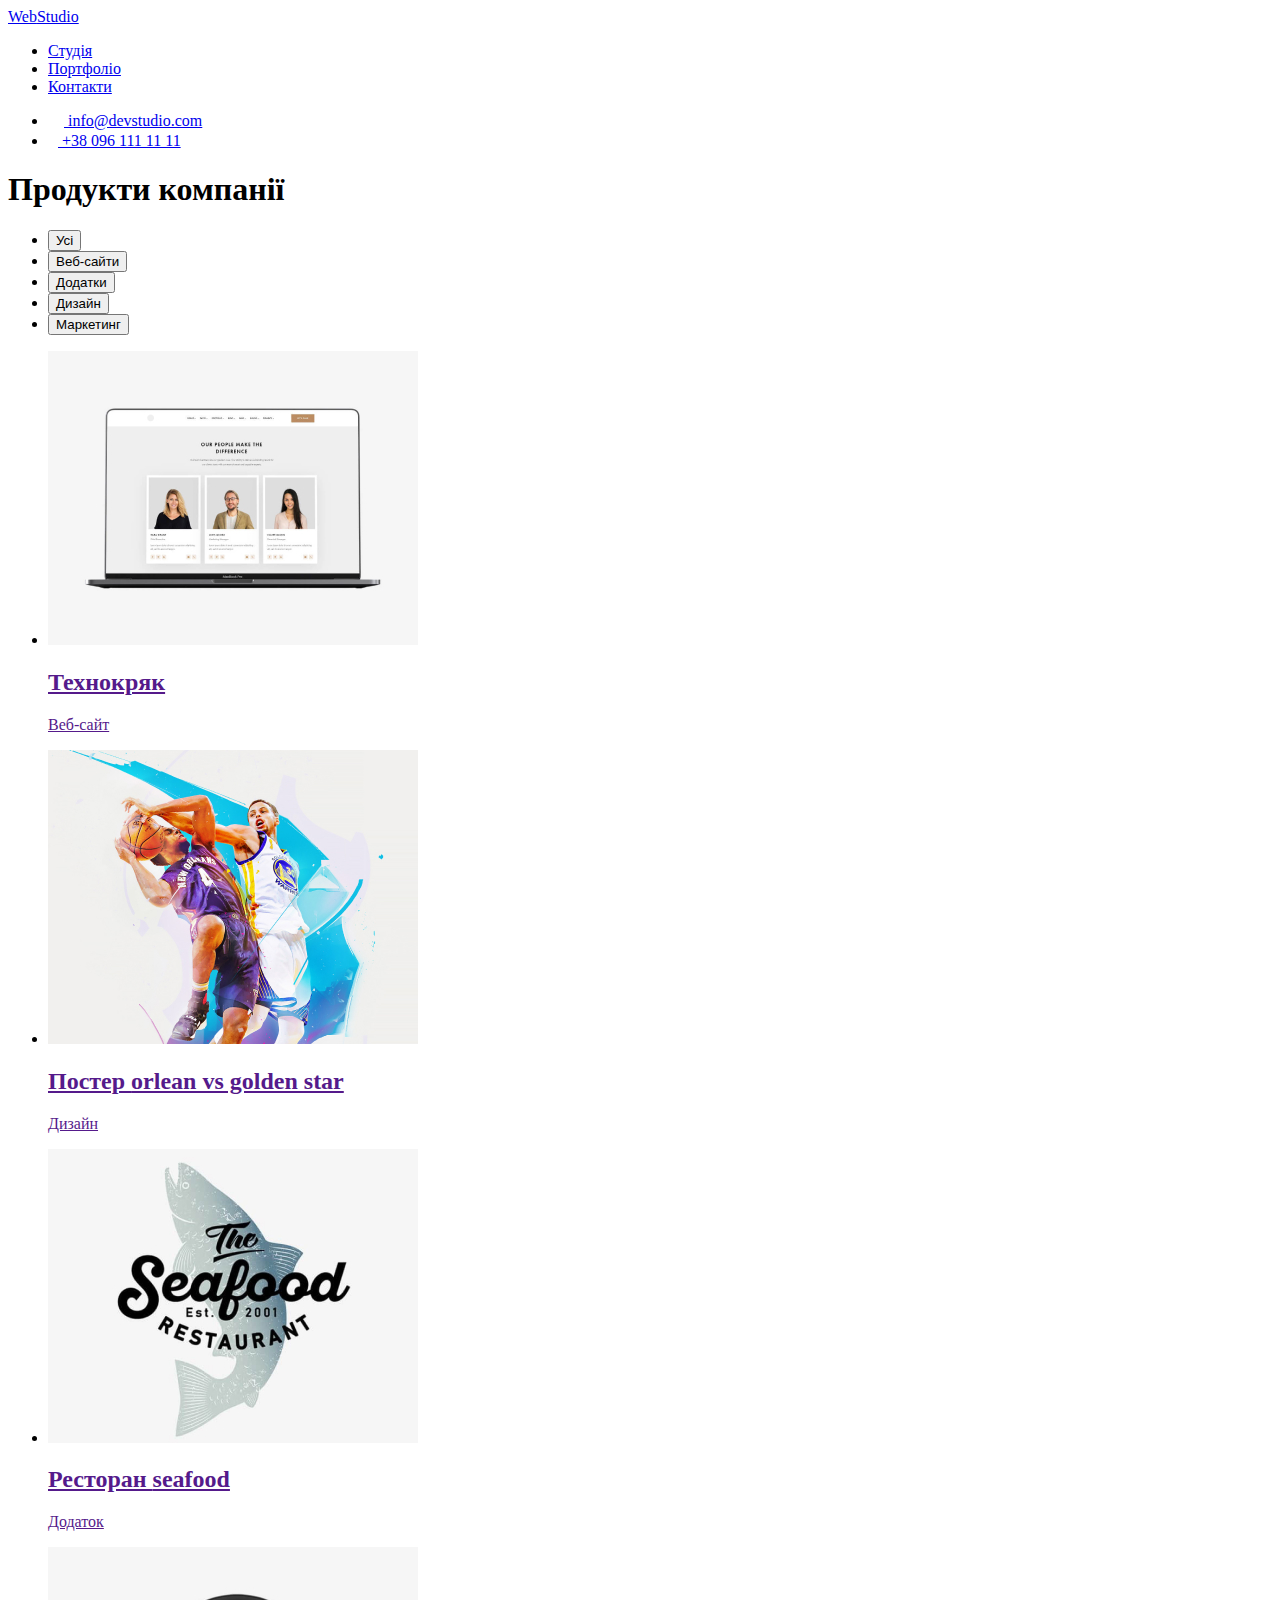
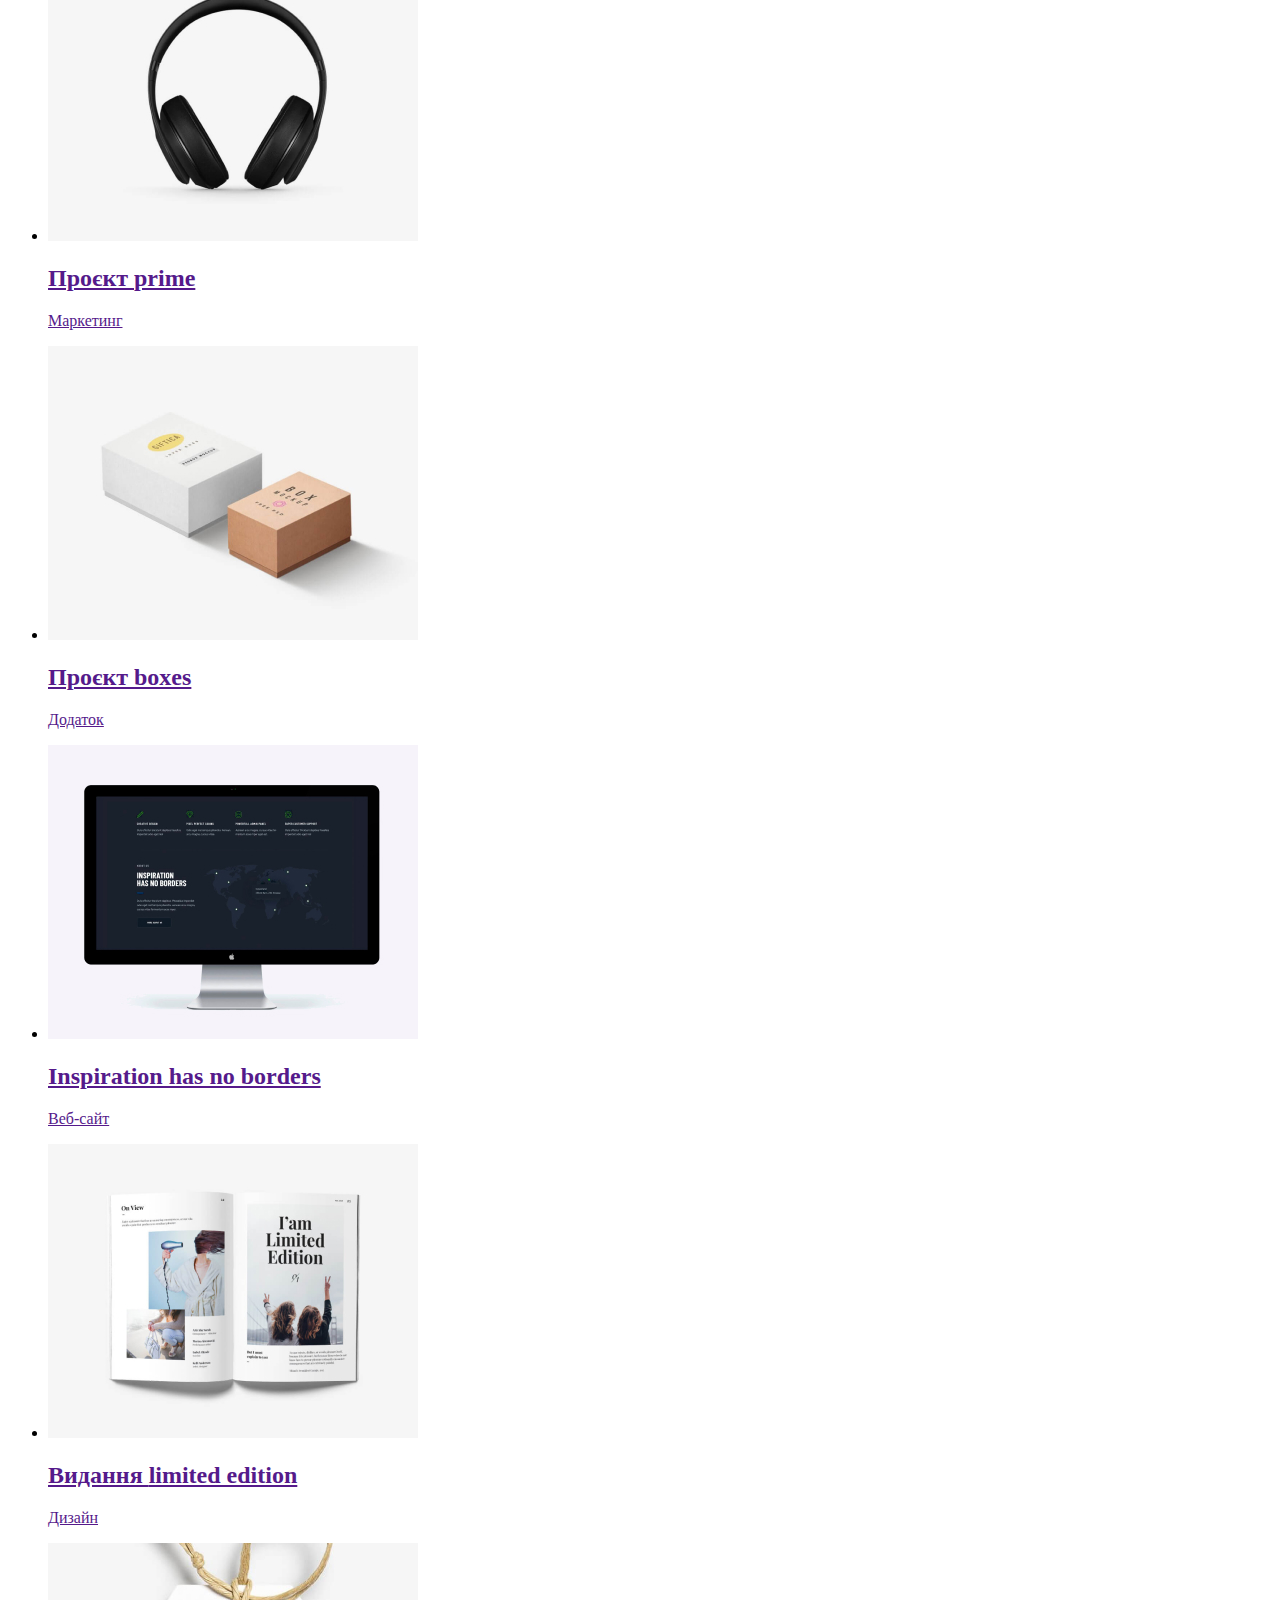
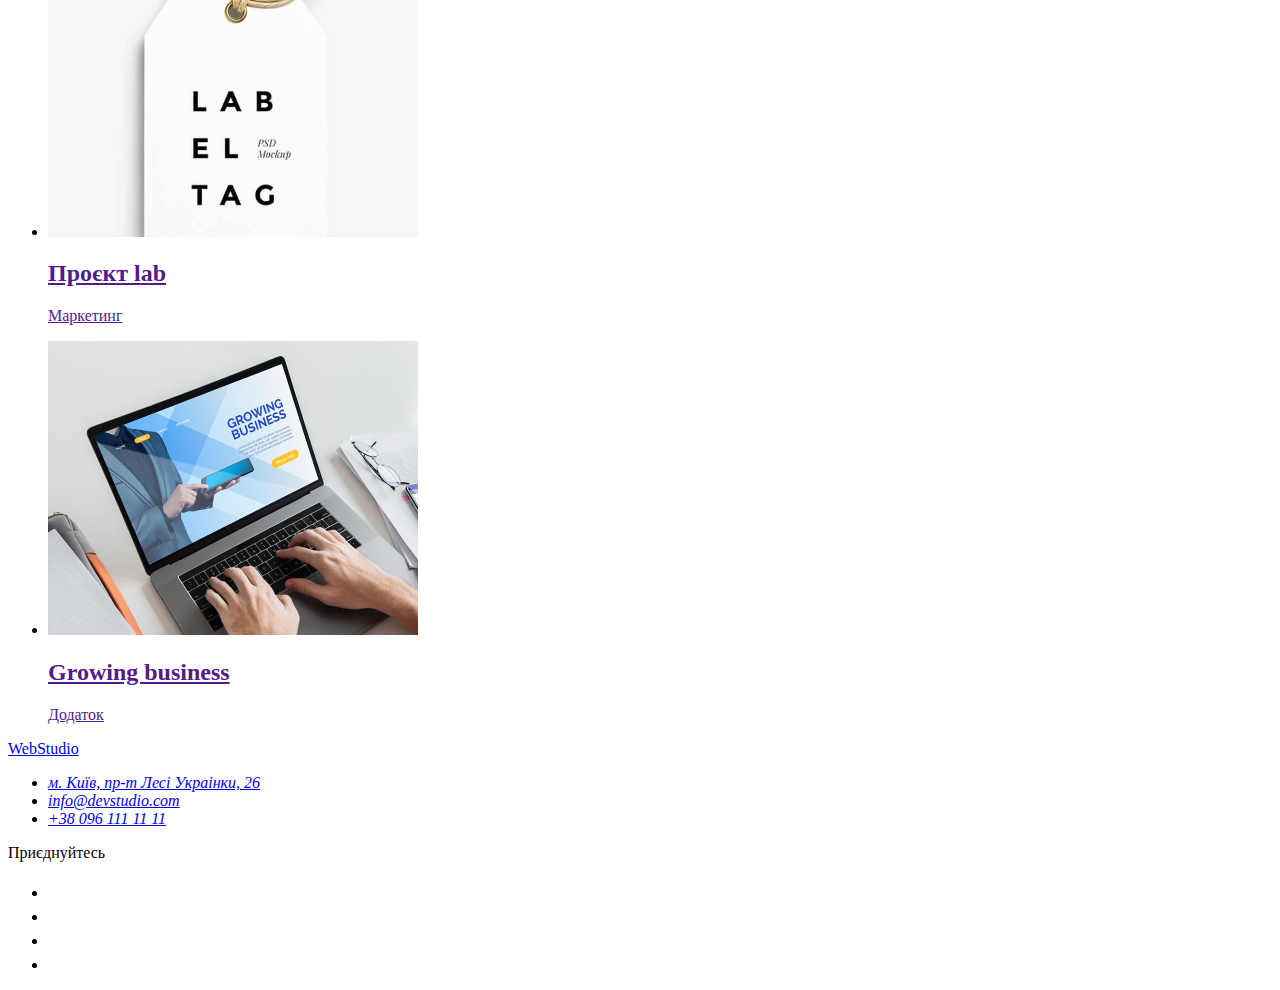
==== portfolio.html @ 2725c57b "code" ====
<!DOCTYPE html>
<html lang="uk">
  <head>
    <meta charset="UTF-8" />
    <meta http-equiv="X-UA-Compatible" content="IE=edge" />
    <meta name="viewport" content="width=device-width, initial-scale=1.0" />
    <title lang="en">WebStudio</title>
    <link rel="preconnect" href="https://fonts.googleapis.com" />
    <link rel="preconnect" href="https://fonts.gstatic.com" crossorigin />
    <link
      href="https://fonts.googleapis.com/css2?family=Raleway:wght@700&family=Roboto:wght@400;500;700;900&display=swap"
      rel="stylesheet"
    />
    <link
      rel="stylesheet"
      href="https://cdnjs.cloudflare.com/ajax/libs/modern-normalize/1.1.0/modern-normalize.min.css"
      integrity="sha512-wpPYUAdjBVSE4KJnH1VR1HeZfpl1ub8YT/NKx4PuQ5NmX2tKuGu6U/JRp5y+Y8XG2tV+wKQpNHVUX03MfMFn9Q=="
      crossorigin="anonymous"
      referrerpolicy="no-referrer"
    />
    <link rel="stylesheet" href="./css/styles.css" />
  </head>

  <body>
     <header class="nav-section header">
      <div class="container header-container">
        <nav class="text header-nav-list">
          <a href="./index.html" lang="en" class="text prime-logo heder-logo">
            Web<span class="secondary-logo">Studio</span>
          </a>
          <ul class="list header-list">
            <li class="header-nav-item">
              <a href="./index.html" class="text anhor ">Студія </a>
            </li>
            <li class="header-nav-item">
              <a href="./portfolio.html" class="text anhor current"> Портфоліо </a>
            </li>
            <li class="header-nav-item"><a href="#" class="text anhor"> Контакти </a></li>
          </ul>
        </nav>

        <ul class="list header-list-addres">
          <li class="header-nav-item">
            <a href="mailto:info@devstudio.com" class="text adress">
              <svg width="16px" height="12px" class="header-nav-img">
                <use href="./images/"></use>
              </svg>
              info@devstudio.com</a
            >
          </li>
          <li class="header-nav-item">
            <a href="tel:+380961111111" class="text adress">
              <svg width="10px" height="16px" class="header-nav-img">
                <use href="./images/s"></use>
              </svg>
              +38 096 111 11 11</a
            >
          </li>
        </ul>
      </div>
    </header>
    <main>
      <section class="porfolio-section">
        <div class="container">
          <h1 class="visually-hidden">Продукти компанії</h1>
          <ul class="list porfolio-list">
            <li><button type="button" class="porfolio-button">Усі</button></li>
            <li><button type="button" class="porfolio-button">Веб-сайти</button></li>
            <li><button type="button" class="porfolio-button">Додатки</button></li>
            <li><button type="button" class="porfolio-button">Дизайн</button></li>
            <li><button type="button" class="porfolio-button">Маркетинг</button></li>
          </ul>
          <ul class="list porfolio-project">
            <li class="porfolio-project-item">
              <a
                href=""
                target="_blank"
                rel="noreferrer noopener nofollow"
                class="text porfolio-anhor"
              >
                <img
                  src="./imeges/card1.jpg"
                  alt="Екран ноутбуку з зображенням веб-сайту"
                  width="370"
                  height="294"
                />
                <div class="portfolio-item">
                  <h2 class="title">Технокряк</h2>
                  <p class="paragraf">Веб-сайт</p>
                </div>
              </a>
            </li>
            <li class="porfolio-project-item">
              <a
                href=""
                target="_blank"
                rel="noreferrer noopener nofollow"
                class="text porfolio-anhor"
              >
                <img
                  src="./imeges/card2.jpg"
                  alt="Два граці в баскетбол змагаються за мяч"
                  width="370"
                  height="294"
                />
                <div class="portfolio-item">
                  <h2 class="title">Постер <span lang="en"> orlean vs golden star</span></h2>
                  <p class="paragraf">Дизайн</p>
                </div>
              </a>
            </li>
            <li class="porfolio-project-item">
              <a
                href=""
                target="_blank"
                rel="noreferrer noopener nofollow"
                class="text porfolio-anhor"
              >
                <img src="./imeges/card3.jpg" alt="Логотип ресторану" width="370" height="294" />
                <div class="portfolio-item">
                  <h2 class="title">Ресторан <span lang="en">seafood</span></h2>
                  <p class="paragraf">Додаток</p>
                </div>
              </a>
            </li>
            <li class="porfolio-project-item">
              <a
                href=""
                target="_blank"
                rel="noreferrer noopener nofollow"
                class="text porfolio-anhor"
              >
                <img src="./imeges/card4.jpg" alt="Навушники" width="370" height="294" />
                <div class="portfolio-item">
                  <h2 class="title">Проєкт <span lang="en">prime</span></h2>
                  <p class="paragraf">Маркетинг</p>
                </div>
              </a>
            </li>
            <li class="porfolio-project-item">
              <a
                href=""
                target="_blank"
                rel="noreferrer noopener nofollow"
                class="text porfolio-anhor"
              >
                <img
                  src="./imeges/card5.jpg"
                  alt="Дві картонні коробоки"
                  width="370"
                  height="294"
                />
                <div class="portfolio-item">
                  <h2 class="title">Проєкт <span lang="en">boxes</span></h2>
                  <p class="paragraf">Додаток</p>
                </div>
              </a>
            </li>
            <li class="porfolio-project-item">
              <a
                href=""
                target="_blank"
                rel="noreferrer noopener nofollow"
                class="text porfolio-anhor"
              >
                <img
                  src="./imeges/card6.jpg"
                  alt="Монітор комп'ютеру з зображенням веб-сайту"
                  width="370"
                  height="294"
                />
                <div class="portfolio-item">
                  <h2 lang="en" class="title">Inspiration has no borders</h2>
                  <p class="paragraf">Веб-сайт</p>
                </div>
              </a>
            </li>
            <li class="porfolio-project-item">
              <a
                href=""
                target="_blank"
                rel="noreferrer noopener nofollow"
                class="text porfolio-anhor"
              >
                <img src="./imeges/card7.jpg" alt="Розгорнута книга" width="370" height="294" />
                <div class="portfolio-item">
                  <h2 class="title">Видання <span lang="en">limited edition</span></h2>
                  <p class="paragraf">Дизайн</p>
                </div>
              </a>
            </li>
            <li class="porfolio-project-item">
              <a
                href=""
                target="_blank"
                rel="noreferrer noopener nofollow"
                class="text porfolio-anhor"
              >
                <img
                  src="./imeges/card8.jpg"
                  alt="Бірка з назвою компанії"
                  width="370"
                  height="294"
                />
                <div class="portfolio-item">
                  <h2 class="title">Проєкт <span lang="en">lab</span></h2>
                  <p class="paragraf">Маркетинг</p>
                </div>
              </a>
            </li>
            <li class="porfolio-project-item">
              <a
                href=""
                target="_blank"
                rel="noreferrer noopener nofollow"
                class="text porfolio-anhor"
              >
                <img
                  src="./imeges/card9.jpg"
                  alt="Людина працює на ноутбуці"
                  width="370"
                  height="294"
                />
                <div class="portfolio-item">
                  <h2 lang="en" class="title">Growing business</h2>
                  <p class="paragraf">Додаток</p>
                </div>
              </a>
            </li>
          </ul>
        </div>
      </section>
    </main>

    <footer class="footer">
      <div class="footer-container">
        <div>
          <a href="./index.html" lang="en" class="text prime-logo footer-logo">
            Web<span class="third-logo">Studio</span>
          </a>

          <address>
            <ul class="list">
              <li class="footer-address-item">
                <a
                  href="https://goo.gl/maps/CPtrU1FHBa2aNyZL9"
                  target="_blank"
                  rel="noreferrer noopener nofollow"
                  class="text adress-link"
                  >м. Київ, пр-т Лесі Украінки, 26</a
                >
              </li>
              <li class="footer-address-item">
                <a href="mailto:info@devstudio.com" class="text secondary-adress"
                  >info@devstudio.com</a
                >
              </li>
              <li class="footer-address-item">
                <a href="tel:+380961111111" class="text secondary-adress">+38 096 111 11 11</a>
              </li>
            </ul>
          </address>
        </div>

        <div class="footer-social-container">
          <p class="footer-social-text">Приєднуйтесь</p>
          <ul class="footer-social-list">
            <li class="footer-social-list-item">
             <a href="" class="footer-social-list-link"> <svg width="20px" height="20px">
                <use href="./images/symbol-defs.svg#icon-instagram"></use>
              </svg></a>
            </li>
            <li class="footer-social-list-item">
              <a href="" class="footer-social-list-link"><svg width="20px" height="20px">
                <use href="./images/symbol-defs.svg#icon-twitter"></use>
              </svg></a>
            </li>
            <li class="footer-social-list-item">
             <a href="" class="footer-social-list-link"> <svg width="20px" height="20px">
                <use href="./images/symbol-defs.svg#icon-fecebook"></use>
              </svg></a>
            </li>
            <li class="footer-social-list-item">
              <a href="" class="footer-social-list-link"><svg width="20px" height="20px">
                <use href="./images/symbol-defs.svg#icon-linkedin"></use>
              </svg></a>
            </li>
          </ul>
        </div>
      </div>
    </footer>
  </body>
</html>
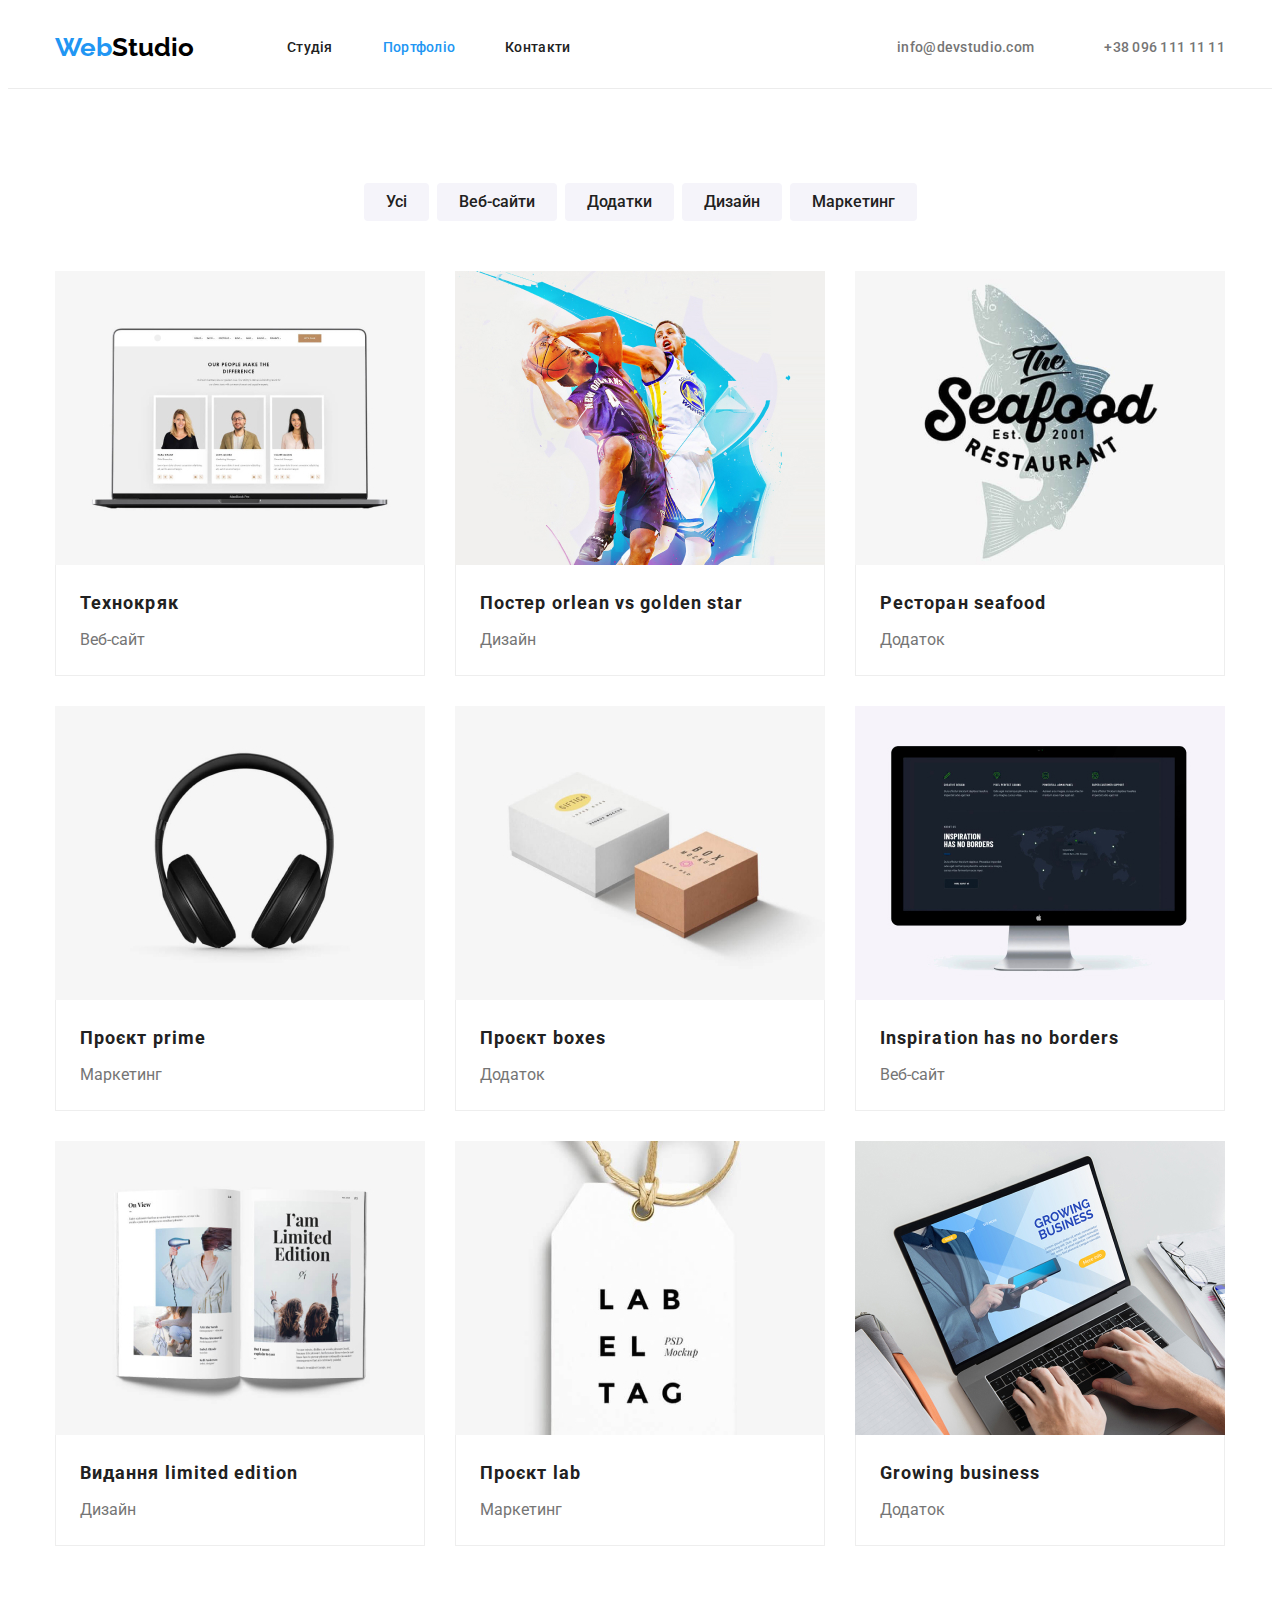
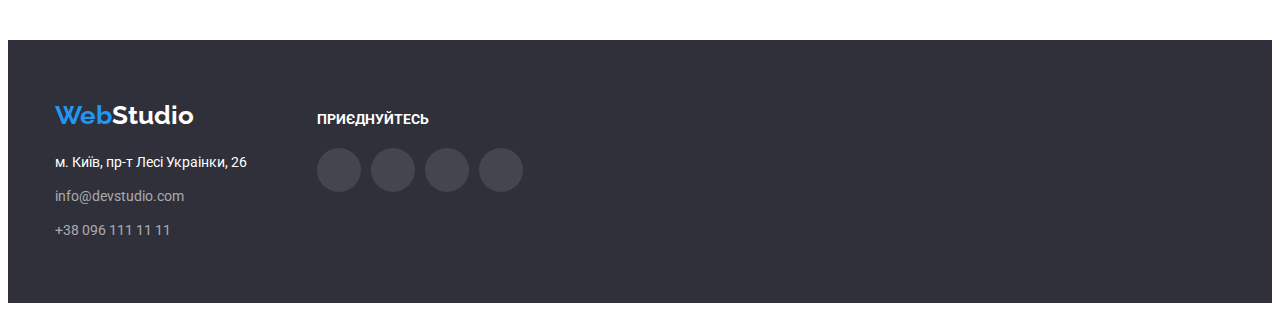
==== commit e3d6615e: "code" ====
--- a/portfolio.html
+++ b/portfolio.html
@@ -10,16 +10,18 @@
     <link
       href="https://fonts.googleapis.com/css2?family=Raleway:wght@700&family=Roboto:wght@400;500;700;900&display=swap"
       rel="stylesheet"
-    />
-    <link
-      rel="stylesheet"
-      href="https://cdnjs.cloudflare.com/ajax/libs/modern-normalize/1.1.0/modern-normalize.min.css"
-      integrity="sha512-wpPYUAdjBVSE4KJnH1VR1HeZfpl1ub8YT/NKx4PuQ5NmX2tKuGu6U/JRp5y+Y8XG2tV+wKQpNHVUX03MfMFn9Q=="
-      crossorigin="anonymous"
-      referrerpolicy="no-referrer"
-    />
-    <link rel="stylesheet" href="./css/styles.css" />
-  </head>
+    /> <rel="stylesheet"
+    href="https://cdnjs.cloudflare.com/ajax/libs/modern-normalize/1.1.0/modern-normalize.min.css"
+    integrity="sha512-wpPYUAdjBVSE4KJnH1VR1HeZfpl1ub8YT/NKx4PuQ5NmX2tKuGu6U/JRp5y+Y8XG2tV+wKQpNHVUX03MfMFn9Q=="
+    crossorigin="anonymous"
+    referrerpolicy="no-referrer"/>
+    <link rel="stylesheet" href="./css/style.css"/>
+   </head>
+    </head>
+
+    
+  
+ 
 
   <body>
      <header class="nav-section header">
--- a/css/style.css
+++ b/css/style.css
@@ -0,0 +1,598 @@
+:root {
+  --prime-background-color: #f5f5f5;
+  --hero-color: #2f303a;
+  --nav-background-color: #ffffff;
+  --team-background-color: #f5f4fa;
+  --prime-text-color: #757575;
+  --secondary-text-color: #212121;
+  --prime-logo-color: #2196f3;
+  --secondary-logo-color: #000000;
+  --bg-color: #2196f3;
+  --activ-bg-color: #188ce8;
+  --border-header-color: #ececec;
+  --border-color: #eeeeee;
+  --secondary-adress: rgba(255, 255, 255, 0.6);
+  --social-list-item-color: #afb1b8;
+  --bgc-social-list-footer: rgba(255, 255, 255, 0.1);
+}
+
+/* body */
+.list {
+  list-style: none;
+}
+
+.text {
+  text-decoration: none;
+}
+
+body {
+  background-color: var(--nav-background-color);
+  color: var(--prime-text-color);
+  font-family: Roboto, sans-serif;
+  font-size: 14px;
+  line-height: 1.71;
+}
+
+html {
+  box-sizing: border-box;
+}
+
+*,
+*::before,
+*::after {
+  box-sizing: inherit;
+}
+
+h1,
+h2,
+h3,
+p {
+  margin: 0;
+}
+
+ul {
+  margin: 0;
+  padding: 0;
+}
+
+img {
+  max-width: 100%;
+  display: block;
+}
+
+.container {
+  max-width: 1200px;
+  padding: 0 15px;
+  margin: 0 auto;
+}
+
+.section {
+  padding-top: 94px;
+  padding-bottom: 94px;
+  margin: 0 auto;
+}
+
+/* header */
+
+.prime-logo {
+  color: var(--prime-logo-color);
+  font-family: Raleway, sans-serif;
+  font-weight: 700;
+  font-size: 26px;
+  line-height: 1.19;
+}
+
+.secondary-logo {
+  color: var(--secondary-logo-color);
+}
+
+.third-logo {
+  color: var(--nav-background-color);
+}
+
+.nav-section .anhor {
+  color: var(--secondary-text-color);
+  font-style: normal;
+  font-weight: 500;
+  font-size: 14px;
+  line-height: 1.14;
+  letter-spacing: 0.02em;
+  padding: 32px 0;
+  display: block;
+}
+
+.nav-section .anhor:hover,
+.nav-section .anhor:focus {
+  color: var(--prime-logo-color);
+}
+
+.nav-section .adress {
+  color: var(--prime-text-color);
+  font-style: normal;
+  font-weight: 500;
+  font-size: 14px;
+  line-height: 1.14;
+  letter-spacing: 0.02em;
+  padding: 32px 0;
+  display: flex;
+}
+
+.nav-section .adress:hover,
+.nav-section .adress:focus {
+  color: var(--prime-logo-color);
+}
+
+.nav-section .adress:hover .header-nav-img,
+.nav-section .adress:focus .header-nav-img {
+  fill: var(--bg-color);
+}
+
+.nav-section .current {
+  color: var(--bg-color);
+}
+
+.header {
+  margin: 0 auto;
+  border-bottom: 1px solid var(--border-header-color);
+}
+
+.header-container {
+  display: flex;
+  justify-content: space-between;
+  align-items: center;
+}
+
+.heder-logo {
+  padding-top: 24px;
+  padding-bottom: 25px;
+}
+
+.header-nav-list {
+  display: flex;
+  align-items: center;
+}
+
+.header-list {
+  display: flex;
+  gap: 50px;
+  margin-left: 93px;
+}
+
+.header-list-addres {
+  display: flex;
+  gap: 50px;
+}
+
+.header-nav-img {
+  margin-right: 10px;
+  fill: var(--prime-text-color);
+}
+
+/* hero sectsion */
+.hero-section {
+  background-color: var(--hero-color);
+  width: 1600px;
+  padding: 200px 15px;
+  margin: 0 auto;
+}
+
+.hero-section-container {
+  margin: 0 auto;
+}
+
+.overlay {
+  max-width: 1600px;
+  height: 600px;
+  margin-left: auto;
+  margin-right: auto;
+  background-position: center;
+  background-color: var(--hero-color);
+  background-image: linear-gradient(to right,
+   rgba(47, 48, 58, 0.4), 
+   rgba(47, 48, 58, 0.4)),
+  url(../imeges/hero.jpg);
+   }
+
+.hero-section .title {
+  color: var(--nav-background-color);
+  font-weight: 900;
+  font-size: 44px;
+  line-height: 1.36;
+  width: 696px;
+  text-align: center;
+  letter-spacing: 0.06em;
+  text-transform: uppercase;
+  margin: 0 auto;
+}
+
+.hero-button {
+  background-color: var(--bg-color);
+  color: var(--nav-background-color);
+  cursor: pointer;
+  font-family: inherit;
+  font-style: normal;
+  font-weight: 700;
+  font-size: 16px;
+  line-height: 1.88;
+  border: none;
+  display: block;
+  letter-spacing: 0.06em;
+  padding: 10px 32px;
+  margin: 30px auto 0 auto;
+  box-shadow: 0px 4px 4px rgba(0, 0, 0, 0.15);
+  border-radius: 4px;
+}
+
+.hero-button:hover,
+.hero-button:focus {
+  background-color: var(--activ-bg-color);
+}
+
+/* section benefits */
+.visually-hidden {
+  position: absolute;
+  white-space: nowrap;
+  width: 1px;
+  height: 1px;
+  overflow: hidden;
+  border: 0;
+  padding: 0;
+  clip: rect(0 0 0 0);
+  clip-path: inset(50%);
+  margin: -1px;
+}
+
+.benefits-title {
+  color: var(--secondary-text-color);
+  font-size: 14px;
+  line-height: 1.14;
+  text-transform: uppercase;
+}
+
+.benefits-list {
+  display: flex;
+  gap: 30px;
+  fill: var(--secondary-text-color);
+}
+
+.benefits-paragraph {
+  max-width: 270px;
+  margin-top: 10px;
+}
+
+.section-benefits-card {
+  display: flex;
+  width: 270px;
+  height: 120px;
+  background-color: var(--team-background-color);
+  align-items: center;
+  justify-content: center;
+  margin-bottom: 30px;
+  border-radius: 4px;
+}
+
+/* section tasks */
+.tasks-title {
+  color: var(--secondary-text-color);
+  font-size: 36px;
+  line-height: 1.17;
+  text-align: center;
+}
+
+.tasks-section {
+  width: 1600px;
+  padding-bottom: 94px;
+  margin: 0 auto;
+}
+
+.tasks-section-list {
+  display: flex;
+  gap: 30px;
+  margin-top: 50px;
+}
+/* team section */
+.team-section {
+  background-color: var(--team-background-color);
+  font-size: 16px;
+  line-height: 1.9;
+  text-align: center;
+  padding-bottom: 94px;
+}
+
+.team-section .title {
+  color: var(--secondary-text-color);
+  font-size: 36px;
+  line-height: 1.17;
+  text-align: center;
+}
+
+.team-section .secondary-title {
+  color: var(--secondary-text-color);
+  font-weight: 500;
+  font-size: 16px;
+  line-height: 1.9;
+  text-align: center;
+  margin-bottom: 10px;
+}
+
+.team-section-list {
+  display: flex;
+  gap: 30px;
+  margin-top: 50px;
+}
+
+.person {
+  background-color: var(--nav-background-color);
+}
+
+.team-section-item {
+  padding: 30px;
+  box-shadow: 0px 1px 3px rgba(0, 0, 0, 0.12), 0px 1px 1px rgba(0, 0, 0, 0.14),
+    0px 2px 1px rgba(0, 0, 0, 0.2);
+  border-radius: 0px 0px 4px 4px;
+}
+
+/* footer */
+.footer {
+  background-color: var(--hero-color);
+  padding-top: 60px;
+  padding-bottom: 60px;
+  display: flex;
+  margin: 0 auto;
+}
+
+.footer-container {
+  width: 1200px;
+  padding: 0 15px;
+  display: flex;
+  align-items: baseline;
+  margin: 0 auto;
+}
+
+.footer-logo {
+  display: block;
+  margin-bottom: 20px;
+}
+
+.footer-address-item:not(:last-child) {
+  margin-bottom: 10px;
+}
+
+.secondary-adress {
+  color: var(--secondary-adress);
+  font-style: normal;
+}
+
+.adress-link {
+  color: var(--nav-background-color);
+  font-style: normal;
+}
+
+.secondary-adress:hover,
+.secondary-adress:focus,
+.adress-link:hover,
+.adress-link:focus {
+  color: var(--prime-logo-color);
+}
+
+.social-list {
+  display: flex;
+  justify-content: center;
+  gap: 10px;
+  margin-top: 16px;
+}
+
+.social-list-item {
+  width: 44px;
+  height: 44px;
+  cursor: pointer;
+}
+
+.social-list-link {
+  font-style: normal;
+  display: flex;
+  width: 100%;
+  height: 100%;
+  justify-content: center;
+  align-items: center;
+  text-decoration: none;
+}
+
+.social-list-link:hover,
+.social-list-link:focus {
+  background-color: var(--bg-color);
+  border-radius: 50%;
+}
+
+.social-list-link:hover .social-list-img,
+.social-list-link:focus .social-list-img {
+  fill: var(--nav-background-color);
+}
+
+.social-list-img {
+  fill: var(--social-list-item-color);
+}
+
+/* client-list */
+.client-list {
+  display: flex;
+  gap: 30px;
+
+  list-style: none;
+  margin-top: 50px;
+  cursor: pointer;
+}
+
+.client-list-item {
+  width: 170px;
+  height: 92px;
+  box-sizing: border-box;
+  border: 1px solid var(--social-list-item-color);
+  border-radius: 4px;
+}
+.client-list-link {
+  display: flex;
+  justify-content: center;
+  align-items: center;
+  width: 100%;
+  height: 100%;
+}
+
+.client-list-img {
+  fill: var(--social-list-item-color);
+}
+
+.client-list-link:hover,
+.client-list-link:focus {
+  border: 1px solid var(--bg-color);
+  border-radius: 4px;
+}
+
+.client-list-link:hover .client-list-img,
+.client-list-link:focus .client-list-img {
+  fill: var(--bg-color);
+}
+
+.footer-social-container {
+  margin-left: 70px;
+}
+
+.footer-social-text {
+  font-weight: 700;
+  font-size: 14px;
+  line-height: 1.14;
+  text-transform: uppercase;
+  color: var(--nav-background-color);
+  margin-bottom: 20px;
+}
+
+.footer-social-list {
+  list-style: none;
+  display: flex;
+  gap: 10px;
+}
+
+.footer-social-list-item {
+  width: 44px;
+  height: 44px;
+  background-color: var(--bgc-social-list-footer);
+  border-radius: 50%;
+}
+
+.footer-social-list-link {
+  width: 100%;
+  height: 100%;
+  display: flex;
+  align-items: center;
+  justify-content: center;
+  fill: var(--nav-background-color);
+}
+
+.footer-social-list-link:hover,
+.footer-social-list-link:focus {
+  background-color: var(--bg-color);
+  border-radius: 50%;
+}
+
+/* porfolio */
+
+.porfolio-button {
+  background-color: var(--team-background-color);
+  color: var(--secondary-text-color);
+  cursor: pointer;
+  font-family: inherit;
+  font-style: normal;
+  font-weight: 500;
+  font-size: 16px;
+  line-height: 1.62;
+  text-align: center;
+  border: none;
+  border-radius: 4px;
+  display: block;
+  padding: 6px 22px;
+}
+
+.porfolio-button:hover,
+.porfolio-button:focus {
+  background-color: var(--bg-color);
+  color: var(--nav-background-color);
+  box-shadow: 0px 3px 1px rgba(0, 0, 0, 0.1), 0px 1px 2px rgba(0, 0, 0, 0.08),
+    0px 2px 2px rgba(0, 0, 0, 0.12);
+}
+
+.porfolio-anhor {
+  display: block;
+}
+.porfolio-anhor .title {
+  color: var(--secondary-text-color);
+  font-size: 18px;
+  line-height: 2;
+  letter-spacing: 0.06em;
+}
+
+.porfolio-anhor .paragraf {
+  color: var(--prime-text-color);
+  font-size: 16px;
+  line-height: 1.88;
+  margin-top: 4px;
+}
+
+.porfolio-list {
+  display: flex;
+  gap: 8px;
+  justify-content: center;
+}
+
+.porfolio-section {
+  padding-top: 94px;
+  padding-bottom: 94px;
+  margin: 0 auto;
+}
+
+.porfolio-project {
+  display: flex;
+  flex-wrap: wrap;
+  gap: 30px;
+  align-content: stretch;
+  margin-top: 50px;
+}
+
+.porfolio-project-item {
+  max-width: 370px;
+}
+
+.portfolio-item {
+  padding: 20px 24px;
+  border-bottom: 1px solid var(--border-color);
+  border-left: 1px solid var(--border-color);
+  border-right: 1px solid var(--border-color);
+}
+
+.porfolio-anhor:hover,
+.porfolio-anhor:focus {
+  box-shadow: 0px 1px 1px rgba(0, 0, 0, 0.12), 0px 4px 4px rgba(0, 0, 0, 0.06),
+    1px 4px 6px rgba(0, 0, 0, 0.16);
+}
+
+
+.icon {
+  display: inline-block;
+  width: 1em;
+  height: 1em;
+  stroke-width: 0;
+  stroke: currentColor;
+  fill: currentColor;
+}
+
+/* ==========================================
+Single-colored icons can be modified like so:
+.icon-name {
+  font-size: 32px;
+  color: red;
+}
+========================================== */
+
+.icon-symbol-antenna {
+  width: 0.9423828125em;
+}
+
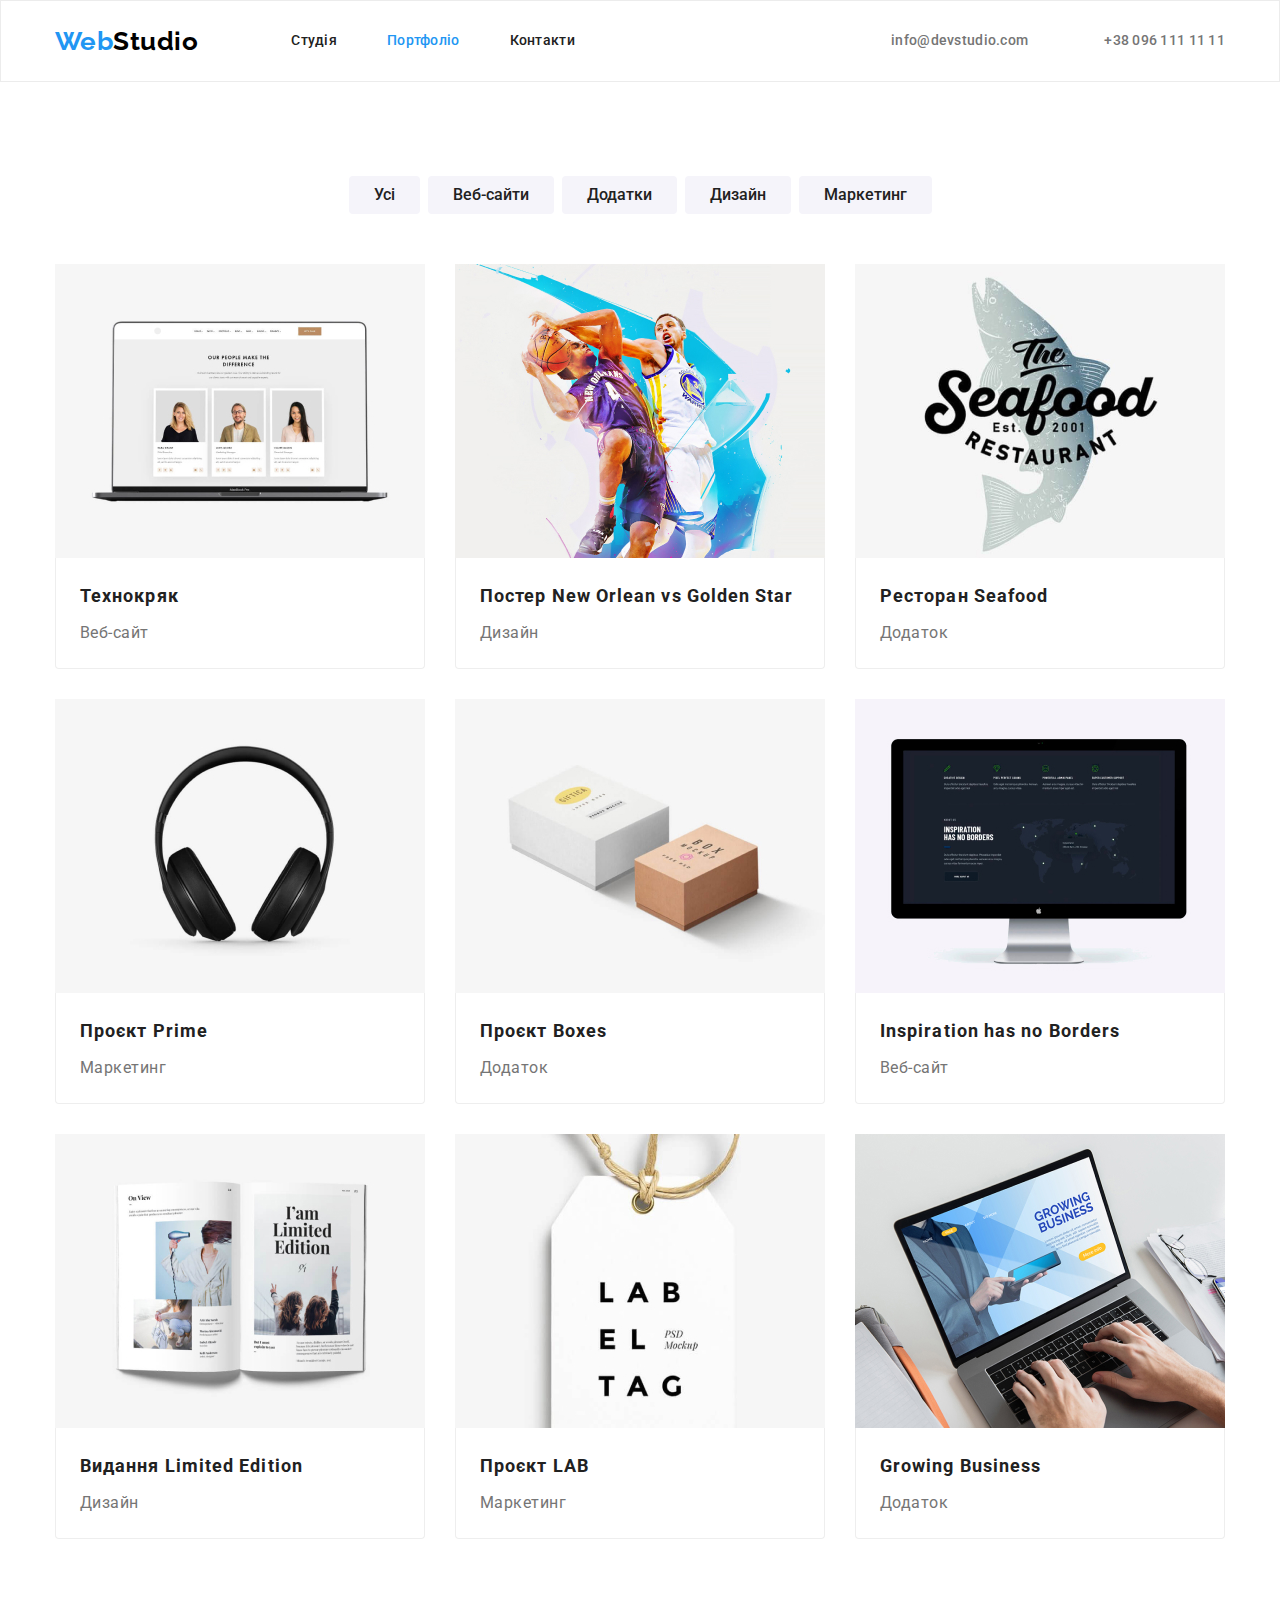
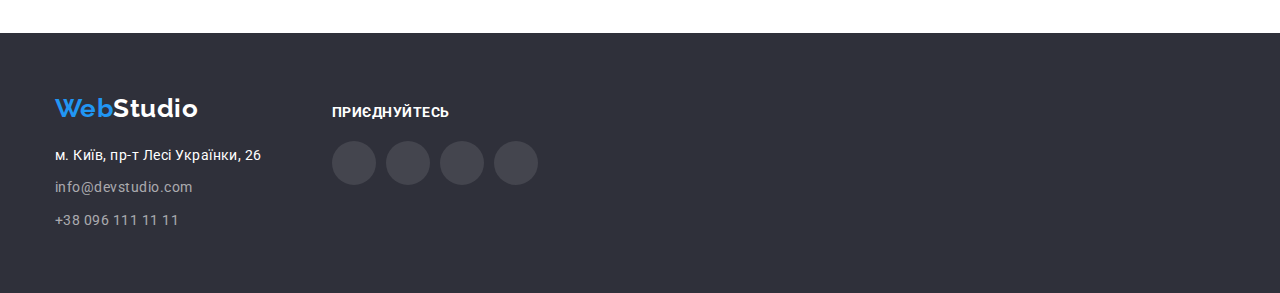
==== commit 733db1e2: "code" ====
--- a/portfolio.html
+++ b/portfolio.html
@@ -1,293 +1,247 @@
 <!DOCTYPE html>
-<html lang="uk">
+<html lang="en">
   <head>
     <meta charset="UTF-8" />
     <meta http-equiv="X-UA-Compatible" content="IE=edge" />
     <meta name="viewport" content="width=device-width, initial-scale=1.0" />
-    <title lang="en">WebStudio</title>
+
+    <title>Портфоліо</title>
+
+    <!-- Normalization -->
+    <link
+      rel="stylesheet"
+      href="https://cdnjs.cloudflare.com/ajax/libs/modern-normalize/1.0.0/modern-normalize.min.css"
+    />
+
+    <!-- Styles -->
+    <link rel="stylesheet" href="./css/style.css" />
+
+    <!-- Fonts -->
     <link rel="preconnect" href="https://fonts.googleapis.com" />
     <link rel="preconnect" href="https://fonts.gstatic.com" crossorigin />
     <link
       href="https://fonts.googleapis.com/css2?family=Raleway:wght@700&family=Roboto:wght@400;500;700;900&display=swap"
       rel="stylesheet"
-    /> <rel="stylesheet"
-    href="https://cdnjs.cloudflare.com/ajax/libs/modern-normalize/1.1.0/modern-normalize.min.css"
-    integrity="sha512-wpPYUAdjBVSE4KJnH1VR1HeZfpl1ub8YT/NKx4PuQ5NmX2tKuGu6U/JRp5y+Y8XG2tV+wKQpNHVUX03MfMFn9Q=="
-    crossorigin="anonymous"
-    referrerpolicy="no-referrer"/>
-    <link rel="stylesheet" href="./css/style.css"/>
-   </head>
-    </head>
-
-    
-  
- 
+    />
+  </head>
 
   <body>
-     <header class="nav-section header">
-      <div class="container header-container">
-        <nav class="text header-nav-list">
-          <a href="./index.html" lang="en" class="text prime-logo heder-logo">
-            Web<span class="secondary-logo">Studio</span>
-          </a>
-          <ul class="list header-list">
-            <li class="header-nav-item">
-              <a href="./index.html" class="text anhor ">Студія </a>
-            </li>
-            <li class="header-nav-item">
-              <a href="./portfolio.html" class="text anhor current"> Портфоліо </a>
-            </li>
-            <li class="header-nav-item"><a href="#" class="text anhor"> Контакти </a></li>
+    <header class="header-section">
+      <div class="container header-flex">
+        <a href="./index.html" class="logo logo-header"><span>Web</span>Studio</a>
+
+        <nav>
+          <ul class="site-nav list">
+            <li class="item">
+              <a href="./index.html" class="link">Студія</a>
+            </li>
+
+            <li class="item">
+              <a href="./portfolio.html" class="link current">Портфоліо</a>
+            </li>
+
+            <li class="item">
+              <a href="#" class="link">Контакти</a>
+            </li>
           </ul>
         </nav>
 
-        <ul class="list header-list-addres">
-          <li class="header-nav-item">
-            <a href="mailto:info@devstudio.com" class="text adress">
-              <svg width="16px" height="12px" class="header-nav-img">
-                <use href="./images/"></use>
-              </svg>
-              info@devstudio.com</a
+        <ul class="mail-tel-section list">
+          <li class="item">
+            <a href="mailto:info@devstudio.com" class="link mail-tel-item">
+              <svg width="16" height="16" class="mail-svg">
+                <use href="./images/symbol-defs.svg#icon-mail"></use></svg
+              >info@devstudio.com</a
             >
           </li>
-          <li class="header-nav-item">
-            <a href="tel:+380961111111" class="text adress">
-              <svg width="10px" height="16px" class="header-nav-img">
-                <use href="./images/s"></use>
-              </svg>
-              +38 096 111 11 11</a
+
+          <li class="item">
+            <a href="tel:380961111111" class="link mail-tel-item"
+              ><svg width="16" height="16" class="tel-svg">
+                <use href="./images/symbol-defs.svg#icon-smartphone"></use></svg
+              >+38 096 111 11 11</a
             >
           </li>
         </ul>
       </div>
     </header>
+
     <main>
-      <section class="porfolio-section">
+      <!-- "Completed projects" section -->
+      <section class="section">
         <div class="container">
-          <h1 class="visually-hidden">Продукти компанії</h1>
-          <ul class="list porfolio-list">
-            <li><button type="button" class="porfolio-button">Усі</button></li>
-            <li><button type="button" class="porfolio-button">Веб-сайти</button></li>
-            <li><button type="button" class="porfolio-button">Додатки</button></li>
-            <li><button type="button" class="porfolio-button">Дизайн</button></li>
-            <li><button type="button" class="porfolio-button">Маркетинг</button></li>
+          <h1 class="section-title visually-hidden">Виконані проєкти</h1>
+
+          <ul class="filter list">
+            <li><button type="button" class="filer-button button">Усі</button></li>
+            <li><button type="button" class="filer-button button">Веб-сайти</button></li>
+            <li><button type="button" class="filer-button button">Додатки</button></li>
+            <li><button type="button" class="filer-button button">Дизайн</button></li>
+            <li><button type="button" class="filer-button button">Маркетинг</button></li>
           </ul>
-          <ul class="list porfolio-project">
-            <li class="porfolio-project-item">
-              <a
-                href=""
-                target="_blank"
-                rel="noreferrer noopener nofollow"
-                class="text porfolio-anhor"
-              >
-                <img
-                  src="./imeges/card1.jpg"
-                  alt="Екран ноутбуку з зображенням веб-сайту"
-                  width="370"
-                  height="294"
-                />
-                <div class="portfolio-item">
-                  <h2 class="title">Технокряк</h2>
-                  <p class="paragraf">Веб-сайт</p>
-                </div>
-              </a>
-            </li>
-            <li class="porfolio-project-item">
-              <a
-                href=""
-                target="_blank"
-                rel="noreferrer noopener nofollow"
-                class="text porfolio-anhor"
-              >
-                <img
-                  src="./imeges/card2.jpg"
-                  alt="Два граці в баскетбол змагаються за мяч"
-                  width="370"
-                  height="294"
-                />
-                <div class="portfolio-item">
-                  <h2 class="title">Постер <span lang="en"> orlean vs golden star</span></h2>
-                  <p class="paragraf">Дизайн</p>
-                </div>
-              </a>
-            </li>
-            <li class="porfolio-project-item">
-              <a
-                href=""
-                target="_blank"
-                rel="noreferrer noopener nofollow"
-                class="text porfolio-anhor"
-              >
-                <img src="./imeges/card3.jpg" alt="Логотип ресторану" width="370" height="294" />
-                <div class="portfolio-item">
-                  <h2 class="title">Ресторан <span lang="en">seafood</span></h2>
-                  <p class="paragraf">Додаток</p>
-                </div>
-              </a>
-            </li>
-            <li class="porfolio-project-item">
-              <a
-                href=""
-                target="_blank"
-                rel="noreferrer noopener nofollow"
-                class="text porfolio-anhor"
-              >
-                <img src="./imeges/card4.jpg" alt="Навушники" width="370" height="294" />
-                <div class="portfolio-item">
-                  <h2 class="title">Проєкт <span lang="en">prime</span></h2>
-                  <p class="paragraf">Маркетинг</p>
-                </div>
-              </a>
-            </li>
-            <li class="porfolio-project-item">
-              <a
-                href=""
-                target="_blank"
-                rel="noreferrer noopener nofollow"
-                class="text porfolio-anhor"
-              >
-                <img
-                  src="./imeges/card5.jpg"
-                  alt="Дві картонні коробоки"
-                  width="370"
-                  height="294"
-                />
-                <div class="portfolio-item">
-                  <h2 class="title">Проєкт <span lang="en">boxes</span></h2>
-                  <p class="paragraf">Додаток</p>
-                </div>
-              </a>
-            </li>
-            <li class="porfolio-project-item">
-              <a
-                href=""
-                target="_blank"
-                rel="noreferrer noopener nofollow"
-                class="text porfolio-anhor"
-              >
-                <img
-                  src="./imeges/card6.jpg"
-                  alt="Монітор комп'ютеру з зображенням веб-сайту"
-                  width="370"
-                  height="294"
-                />
-                <div class="portfolio-item">
-                  <h2 lang="en" class="title">Inspiration has no borders</h2>
-                  <p class="paragraf">Веб-сайт</p>
-                </div>
-              </a>
-            </li>
-            <li class="porfolio-project-item">
-              <a
-                href=""
-                target="_blank"
-                rel="noreferrer noopener nofollow"
-                class="text porfolio-anhor"
-              >
-                <img src="./imeges/card7.jpg" alt="Розгорнута книга" width="370" height="294" />
-                <div class="portfolio-item">
-                  <h2 class="title">Видання <span lang="en">limited edition</span></h2>
-                  <p class="paragraf">Дизайн</p>
-                </div>
-              </a>
-            </li>
-            <li class="porfolio-project-item">
-              <a
-                href=""
-                target="_blank"
-                rel="noreferrer noopener nofollow"
-                class="text porfolio-anhor"
-              >
-                <img
-                  src="./imeges/card8.jpg"
-                  alt="Бірка з назвою компанії"
-                  width="370"
-                  height="294"
-                />
-                <div class="portfolio-item">
-                  <h2 class="title">Проєкт <span lang="en">lab</span></h2>
-                  <p class="paragraf">Маркетинг</p>
-                </div>
-              </a>
-            </li>
-            <li class="porfolio-project-item">
-              <a
-                href=""
-                target="_blank"
-                rel="noreferrer noopener nofollow"
-                class="text porfolio-anhor"
-              >
-                <img
-                  src="./imeges/card9.jpg"
-                  alt="Людина працює на ноутбуці"
-                  width="370"
-                  height="294"
-                />
-                <div class="portfolio-item">
-                  <h2 lang="en" class="title">Growing business</h2>
-                  <p class="paragraf">Додаток</p>
-                </div>
-              </a>
+
+          <ul class="projects-list list">
+            <li class="item">
+              <img
+                src="./imeges/card1.jpg"
+                alt="Ноутбук з відчиненою веб-сторінкою"
+                width="370"
+                class="completed-projects-img"
+              />
+              <div class="projects-card-border">
+                <h2 class="completed-projects-title">Технокряк</h2>
+                <p class="completed-projects-text">Веб-сайт</p>
+              </div>
+            </li>
+            <li class="item">
+              <img
+                src="./imeges/card2.jpg"
+                alt="Два баскетболісти грають у баскетбол"
+                width="370"
+                class="completed-projects-img"
+              />
+              <div class="projects-card-border">
+                <h2 class="completed-projects-title">Постер New Orlean vs Golden Star</h2>
+                <p class="completed-projects-text">Дизайн</p>
+              </div>
+            </li>
+            <li class="item">
+              <img
+                src="./imeges/card3.jpg"
+                alt="Логотип ресторану Seafood"
+                width="370"
+                class="completed-projects-img"
+              />
+              <div class="projects-card-border">
+                <h2 class="completed-projects-title">Ресторан Seafood</h2>
+                <p class="completed-projects-text">Додаток</p>
+              </div>
+            </li>
+            <li class="item">
+              <img
+                src="./imeges/card4.jpg"
+                alt="Комп'ютерні навушники"
+                width="370"
+                class="completed-projects-img"
+              />
+              <div class="projects-card-border">
+                <h2 class="completed-projects-title">Проєкт Prime</h2>
+                <p class="completed-projects-text">Маркетинг</p>
+              </div>
+            </li>
+            <li class="item">
+              <img
+                src="./imeges/card5.jpg"
+                alt="Дві коробки: біла та червона"
+                width="370"
+                class="completed-projects-img"
+              />
+              <div class="projects-card-border">
+                <h2 class="completed-projects-title">Проєкт Boxes</h2>
+                <p class="completed-projects-text">Додаток</p>
+              </div>
+            </li>
+            <li class="item">
+              <img
+                src="./imeges/card6.jpg"
+                alt="iMac з відчиненою веб-сторінкою"
+                width="370"
+                class="completed-projects-img"
+              />
+              <div class="projects-card-border">
+                <h2 class="completed-projects-title">Inspiration has no Borders</h2>
+                <p class="completed-projects-text">Веб-сайт</p>
+              </div>
+            </li>
+            <li class="item">
+              <img
+                src="./imeges/card7.jpg"
+                alt="Розворот журналу"
+                width="370"
+                class="completed-projects-img"
+              />
+              <div class="projects-card-border">
+                <h2 class="completed-projects-title">Видання Limited Edition</h2>
+                <p class="completed-projects-text">Дизайн</p>
+              </div>
+            </li>
+            <li class="item">
+              <img
+                src="./imeges/card8.jpg"
+                alt="Етикетка з логотипом компанії"
+                width="370"
+                class="completed-projects-img"
+              />
+              <div class="projects-card-border">
+                <h2 class="completed-projects-title">Проєкт LAB</h2>
+                <p class="completed-projects-text">Маркетинг</p>
+              </div>
+            </li>
+            <li class="item">
+              <img
+                src="./imeges/card9.jpg"
+                alt="Людина працює за ноутбуком"
+                width="370"
+                class="completed-projects-img"
+              />
+              <div class="projects-card-border">
+                <h2 class="completed-projects-title">Growing Business</h2>
+                <p class="completed-projects-text">Додаток</p>
+              </div>
             </li>
           </ul>
         </div>
       </section>
     </main>
 
-    <footer class="footer">
-      <div class="footer-container">
-        <div>
-          <a href="./index.html" lang="en" class="text prime-logo footer-logo">
-            Web<span class="third-logo">Studio</span>
-          </a>
-
-          <address>
-            <ul class="list">
-              <li class="footer-address-item">
-                <a
-                  href="https://goo.gl/maps/CPtrU1FHBa2aNyZL9"
-                  target="_blank"
-                  rel="noreferrer noopener nofollow"
-                  class="text adress-link"
-                  >м. Київ, пр-т Лесі Украінки, 26</a
-                >
-              </li>
-              <li class="footer-address-item">
-                <a href="mailto:info@devstudio.com" class="text secondary-adress"
-                  >info@devstudio.com</a
-                >
-              </li>
-              <li class="footer-address-item">
-                <a href="tel:+380961111111" class="text secondary-adress">+38 096 111 11 11</a>
-              </li>
+    <footer class="footer-section">
+      <div class="container">
+        <div class="footer-flex">
+          <div class="footer-contact-us">
+            <a href="./index.html" class="logo logo-footer"><span>Web</span>Studio</a>
+
+            <address class="footer-address">м. Київ, пр-т Лесі Українки, 26</address>
+
+            <ul class="footer-contact-info list">
+              <li><a href="mailto:info@devstudio.com" class="mail link">info@devstudio.com</a></li>
+              <li><a href="tel:380961111111" class="link">+38 096 111 11 11</a></li>
             </ul>
-          </address>
-        </div>
-
-        <div class="footer-social-container">
-          <p class="footer-social-text">Приєднуйтесь</p>
-          <ul class="footer-social-list">
-            <li class="footer-social-list-item">
-             <a href="" class="footer-social-list-link"> <svg width="20px" height="20px">
-                <use href="./images/symbol-defs.svg#icon-instagram"></use>
-              </svg></a>
-            </li>
-            <li class="footer-social-list-item">
-              <a href="" class="footer-social-list-link"><svg width="20px" height="20px">
-                <use href="./images/symbol-defs.svg#icon-twitter"></use>
-              </svg></a>
-            </li>
-            <li class="footer-social-list-item">
-             <a href="" class="footer-social-list-link"> <svg width="20px" height="20px">
-                <use href="./images/symbol-defs.svg#icon-fecebook"></use>
-              </svg></a>
-            </li>
-            <li class="footer-social-list-item">
-              <a href="" class="footer-social-list-link"><svg width="20px" height="20px">
-                <use href="./images/symbol-defs.svg#icon-linkedin"></use>
-              </svg></a>
-            </li>
-          </ul>
+          </div>
+
+          <div class="footer-join-us">
+            <p class="footer-socials-header">приєднуйтесь</p>
+
+            <ul class="list footer-social-list">
+              <li class="footer-social-item">
+                <a href="#" class="footer-social-link">
+                  <svg width="20," height="20">
+                    <use href="./images/symbol-defs.svg#icon-instagram"></use>
+                  </svg>
+                </a>
+              </li>
+              <li class="social-item">
+                <a href="#" class="footer-social-link">
+                  <svg width="20," height="20">
+                    <use href="./images/symbol-defs.svg#icon-twitter"></use>
+                  </svg>
+                </a>
+              </li>
+              <li class="social-item">
+                <a href="#" class="footer-social-link">
+                  <svg width="20," height="20">
+                    <use href="./images/symbol-defs.svg#icon-facebook"></use>
+                  </svg>
+                </a>
+              </li>
+              <li class="social-item">
+                <a href="#" class="footer-social-link">
+                  <svg width="20," height="20">
+                    <use href="./images/symbol-defs.svg#icon-linkedin"></use>
+                  <svg>
+                </a>
+              </li>
+            </ul>
+          </div>
         </div>
       </div>
     </footer>
--- a/css/style.css
+++ b/css/style.css
@@ -1,234 +1,58 @@
 :root {
-  --prime-background-color: #f5f5f5;
-  --hero-color: #2f303a;
-  --nav-background-color: #ffffff;
-  --team-background-color: #f5f4fa;
-  --prime-text-color: #757575;
-  --secondary-text-color: #212121;
-  --prime-logo-color: #2196f3;
-  --secondary-logo-color: #000000;
-  --bg-color: #2196f3;
-  --activ-bg-color: #188ce8;
-  --border-header-color: #ececec;
-  --border-color: #eeeeee;
-  --secondary-adress: rgba(255, 255, 255, 0.6);
-  --social-list-item-color: #afb1b8;
-  --bgc-social-list-footer: rgba(255, 255, 255, 0.1);
-}
-
-/* body */
-.list {
-  list-style: none;
-}
-
-.text {
-  text-decoration: none;
+  --primaty-text-color: #212121;
+  --secondary-text-color: #757575;
+  --accent-color: #2196f3;
+  --primary-white-color: #ffffff;
+  --primary-black-color: #000000;
+  --projects-border-color: #eeeeee;
+  --header-border-color: #ececec;
+
+  --hero-background-color: #2f303a;
+  --button-color: #f5f4fa;
+  --icon-color: #afb1b8;
 }
 
 body {
-  background-color: var(--nav-background-color);
-  color: var(--prime-text-color);
+  background-color: var(--primary-white-color);
+  color: var(--primaty-text-color);
+
   font-family: Roboto, sans-serif;
-  font-size: 14px;
-  line-height: 1.71;
-}
-
-html {
-  box-sizing: border-box;
-}
-
-*,
-*::before,
-*::after {
-  box-sizing: inherit;
+  letter-spacing: 0.03em;
 }
 
 h1,
 h2,
 h3,
-p {
+h4,
+h5,
+h6,
+p,
+ul {
+  padding: 0;
   margin: 0;
 }
 
-ul {
-  margin: 0;
-  padding: 0;
-}
-
-img {
-  max-width: 100%;
-  display: block;
-}
-
-.container {
-  max-width: 1200px;
-  padding: 0 15px;
-  margin: 0 auto;
-}
-
-.section {
-  padding-top: 94px;
-  padding-bottom: 94px;
-  margin: 0 auto;
-}
-
-/* header */
-
-.prime-logo {
-  color: var(--prime-logo-color);
-  font-family: Raleway, sans-serif;
+.logo {
+  font-family: 'Raleway';
   font-weight: 700;
   font-size: 26px;
   line-height: 1.19;
-}
-
-.secondary-logo {
-  color: var(--secondary-logo-color);
-}
-
-.third-logo {
-  color: var(--nav-background-color);
-}
-
-.nav-section .anhor {
-  color: var(--secondary-text-color);
-  font-style: normal;
-  font-weight: 500;
-  font-size: 14px;
-  line-height: 1.14;
-  letter-spacing: 0.02em;
-  padding: 32px 0;
-  display: block;
-}
-
-.nav-section .anhor:hover,
-.nav-section .anhor:focus {
-  color: var(--prime-logo-color);
-}
-
-.nav-section .adress {
-  color: var(--prime-text-color);
-  font-style: normal;
-  font-weight: 500;
-  font-size: 14px;
-  line-height: 1.14;
-  letter-spacing: 0.02em;
-  padding: 32px 0;
-  display: flex;
-}
-
-.nav-section .adress:hover,
-.nav-section .adress:focus {
-  color: var(--prime-logo-color);
-}
-
-.nav-section .adress:hover .header-nav-img,
-.nav-section .adress:focus .header-nav-img {
-  fill: var(--bg-color);
-}
-
-.nav-section .current {
-  color: var(--bg-color);
-}
-
-.header {
-  margin: 0 auto;
-  border-bottom: 1px solid var(--border-header-color);
-}
-
-.header-container {
-  display: flex;
-  justify-content: space-between;
-  align-items: center;
-}
-
-.heder-logo {
-  padding-top: 24px;
-  padding-bottom: 25px;
-}
-
-.header-nav-list {
-  display: flex;
-  align-items: center;
-}
-
-.header-list {
-  display: flex;
-  gap: 50px;
-  margin-left: 93px;
-}
-
-.header-list-addres {
-  display: flex;
-  gap: 50px;
-}
-
-.header-nav-img {
-  margin-right: 10px;
-  fill: var(--prime-text-color);
-}
-
-/* hero sectsion */
-.hero-section {
-  background-color: var(--hero-color);
-  width: 1600px;
-  padding: 200px 15px;
-  margin: 0 auto;
-}
-
-.hero-section-container {
-  margin: 0 auto;
-}
-
-.overlay {
-  max-width: 1600px;
-  height: 600px;
-  margin-left: auto;
-  margin-right: auto;
-  background-position: center;
-  background-color: var(--hero-color);
-  background-image: linear-gradient(to right,
-   rgba(47, 48, 58, 0.4), 
-   rgba(47, 48, 58, 0.4)),
-  url(../imeges/hero.jpg);
-   }
-
-.hero-section .title {
-  color: var(--nav-background-color);
-  font-weight: 900;
-  font-size: 44px;
-  line-height: 1.36;
-  width: 696px;
-  text-align: center;
-  letter-spacing: 0.06em;
-  text-transform: uppercase;
-  margin: 0 auto;
-}
-
-.hero-button {
-  background-color: var(--bg-color);
-  color: var(--nav-background-color);
+  text-decoration: none;
+}
+
+.list {
+  list-style-type: none;
+}
+
+.link {
+  text-decoration: none;
+}
+
+.button {
+  border: 0;
   cursor: pointer;
-  font-family: inherit;
-  font-style: normal;
-  font-weight: 700;
-  font-size: 16px;
-  line-height: 1.88;
-  border: none;
-  display: block;
-  letter-spacing: 0.06em;
-  padding: 10px 32px;
-  margin: 30px auto 0 auto;
-  box-shadow: 0px 4px 4px rgba(0, 0, 0, 0.15);
-  border-radius: 4px;
-}
-
-.hero-button:hover,
-.hero-button:focus {
-  background-color: var(--activ-bg-color);
-}
-
-/* section benefits */
+}
+
 .visually-hidden {
   position: absolute;
   white-space: nowrap;
@@ -242,357 +66,479 @@
   margin: -1px;
 }
 
-.benefits-title {
+.section-title {
+  margin-bottom: 50px;
+  text-align: center;
+
+  font-weight: 700;
+  font-size: 36px;
+  line-height: 1.17;
+}
+
+.section {
+  padding-top: 94px;
+  padding-bottom: 94px;
+}
+
+.container {
+  width: 100%;
+  max-width: 1200px;
+  padding-left: 15px;
+  padding-right: 15px;
+  margin-left: auto;
+  margin-right: auto;
+}
+
+/* ---------------------- Header ----------------------*/
+.header-section {
+  border: 1px solid var(--header-border-color);
+}
+
+.header-flex {
+  display: flex;
+  /* justify-content: space-between; */
+  align-items: center;
+}
+
+.logo-header {
+  margin-right: 93px;
+
+  color: var(--primary-black-color);
+}
+
+.logo-header > span {
+  color: var(--accent-color);
+}
+
+.site-nav {
+  display: flex;
+}
+
+.site-nav .item {
+  margin-right: 50px;
+}
+
+.site-nav .item:last-child {
+  margin-right: 0;
+}
+
+.site-nav .link {
+  display: block;
+  padding-top: 32px;
+  padding-bottom: 32px;
+
+  color: var(--primaty-text-color);
+  font-weight: 500;
+  font-size: 14px;
+  line-height: 1.14;
+  letter-spacing: 0.02em;
+}
+
+.link.current {
+  color: var(--accent-color);
+}
+
+.site-nav .link:hover,
+.site-nav .link:focus {
+  color: var(--accent-color);
+}
+
+.mail-tel-section {
+  display: flex;
+  margin-left: auto;
+}
+
+.mail-tel-section .item + .item {
+  margin-left: 50px;
+}
+
+.mail-tel-section .link {
   color: var(--secondary-text-color);
+  font-weight: 500;
+  font-size: 14px;
+  line-height: 1.14;
+  letter-spacing: 0.02em;
+}
+
+.mail-tel-section .link:hover,
+.mail-tel-section .link:focus {
+  color: var(--accent-color);
+}
+
+.mail-tel-item {
+  display: flex;
+  align-items: center;
+  gap: 10px;
+  fill: var(--secondary-text-color);
+}
+
+.mail-tel-item:hover,
+.mail-tel-item:focus {
+  fill: var(--accent-color);
+}
+/* ---------------------- Hero section ---------------------- */
+
+.hero {
+  padding-top: 200px;
+  padding-bottom: 200px;
+  margin: 0 auto;
+  max-width: 1600px;
+  background-image:linear-gradient(to right, rgba(47, 48, 58, 0.4), rgba(47, 48, 58, 0.4))
+    url('../imeges/hero.jpg');
+  background-color:var(--hero-background-color);
+}
+
+.hero-title {
+  margin: 0 auto;
+  margin-bottom: 30px;
+  text-align: center;
+
+  max-width: 696px;
+  font-weight: 900;
+  font-size: 44px;
+  line-height: 1.36;
+  letter-spacing: 0.06em;
+  text-transform: uppercase;
+
+  color: var(--primary-white-color);
+}
+
+.hero-button {
+  display: block;
+  margin: 0 auto;
+  padding: 10px 32px;
+  border-radius: 4px;
+
+  color: var(--primary-white-color);
+  background-color: var(--accent-color);
+  font-family: 'Roboto';
+  font-weight: 700;
+  font-size: 16px;
+  line-height: 1.87;
+  letter-spacing: 0.06em;
+}
+
+.hero-button:hover,
+.hero-button:focus {
+  color: var(--primaty-text-color);
+  background-color: var(--button-color);
+}
+
+/* ---------------------- Advantages section ---------------------- */
+.advantages-section {
+  padding-bottom: 0;
+}
+
+.advantage-icon-block {
+  width: 270px;
+  height: 120px;
+  background-color: var(--button-color);
+  border-radius: 4px;
+  margin-bottom: 30px;
+}
+
+.advantage-icon {
+  margin: 25px 100px;
+}
+
+.advantages-li-title {
+  margin-bottom: 10px;
+
+  font-weight: 700;
   font-size: 14px;
   line-height: 1.14;
   text-transform: uppercase;
 }
 
-.benefits-list {
+.advantages-text {
+  font-size: 14px;
+  line-height: 1.7;
+
+  color: var(--secondary-text-color);
+}
+
+.advantages-list {
+  display: flex;
+}
+
+.advantages-list .item {
+  max-width: calc((100% - 90px) / 4);
+  margin-right: 30px;
+}
+
+.advantages-list .item:last-child {
+  margin-right: 0;
+}
+
+/* ---------------------- What we are doing section ---------------------- */
+
+.what-we-doing-list {
   display: flex;
   gap: 30px;
-  fill: var(--secondary-text-color);
-}
-
-.benefits-paragraph {
-  max-width: 270px;
-  margin-top: 10px;
-}
-
-.section-benefits-card {
-  display: flex;
-  width: 270px;
-  height: 120px;
-  background-color: var(--team-background-color);
-  align-items: center;
-  justify-content: center;
-  margin-bottom: 30px;
-  border-radius: 4px;
-}
-
-/* section tasks */
-.tasks-title {
-  color: var(--secondary-text-color);
-  font-size: 36px;
-  line-height: 1.17;
-  text-align: center;
-}
-
-.tasks-section {
-  width: 1600px;
-  padding-bottom: 94px;
-  margin: 0 auto;
-}
-
-.tasks-section-list {
+}
+
+/* ---------------------- Our team section ---------------------- */
+
+.our-team-section {
+  background-color: var(--button-color);
+}
+
+.our-team-section li {
+  background-color: var(--primary-white-color);
+}
+
+.our-team-list {
   display: flex;
   gap: 30px;
-  margin-top: 50px;
-}
-/* team section */
-.team-section {
-  background-color: var(--team-background-color);
-  font-size: 16px;
-  line-height: 1.9;
-  text-align: center;
-  padding-bottom: 94px;
-}
-
-.team-section .title {
-  color: var(--secondary-text-color);
-  font-size: 36px;
-  line-height: 1.17;
-  text-align: center;
-}
-
-.team-section .secondary-title {
-  color: var(--secondary-text-color);
-  font-weight: 500;
-  font-size: 16px;
-  line-height: 1.9;
-  text-align: center;
-  margin-bottom: 10px;
-}
-
-.team-section-list {
-  display: flex;
-  gap: 30px;
-  margin-top: 50px;
-}
-
-.person {
-  background-color: var(--nav-background-color);
-}
-
-.team-section-item {
-  padding: 30px;
+}
+
+.our-team-list .item {
   box-shadow: 0px 1px 3px rgba(0, 0, 0, 0.12), 0px 1px 1px rgba(0, 0, 0, 0.14),
     0px 2px 1px rgba(0, 0, 0, 0.2);
   border-radius: 0px 0px 4px 4px;
 }
 
-/* footer */
-.footer {
-  background-color: var(--hero-color);
-  padding-top: 60px;
-  padding-bottom: 60px;
-  display: flex;
-  margin: 0 auto;
-}
-
-.footer-container {
-  width: 1200px;
-  padding: 0 15px;
-  display: flex;
-  align-items: baseline;
-  margin: 0 auto;
-}
-
-.footer-logo {
-  display: block;
-  margin-bottom: 20px;
-}
-
-.footer-address-item:not(:last-child) {
+.employee-img {
+  margin-bottom: 30px;
+}
+
+.our-team-name {
   margin-bottom: 10px;
-}
-
-.secondary-adress {
-  color: var(--secondary-adress);
-  font-style: normal;
-}
-
-.adress-link {
-  color: var(--nav-background-color);
-  font-style: normal;
-}
-
-.secondary-adress:hover,
-.secondary-adress:focus,
-.adress-link:hover,
-.adress-link:focus {
-  color: var(--prime-logo-color);
+  text-align: center;
+
+  font-weight: 500;
+  font-size: 16px;
+  line-height: 1.19;
+}
+
+.our-team-position {
+  margin-bottom: 16px;
+  text-align: center;
+
+  font-size: 16px;
+  line-height: 1.19;
+
+  color: var(--secondary-text-color);
 }
 
 .social-list {
   display: flex;
+  padding-bottom: 30px;
+  gap: 10px;
   justify-content: center;
-  gap: 10px;
-  margin-top: 16px;
-}
-
-.social-list-item {
+}
+
+.social-item-link {
+  display: flex;
+  align-items: center;
+
   width: 44px;
   height: 44px;
+  border-radius: 50%;
+  fill: var(--icon-color);
+
   cursor: pointer;
 }
 
-.social-list-link {
-  font-style: normal;
-  display: flex;
+.social-item-link:hover,
+.social-item-link:focus {
+  fill: var(--primary-white-color);
+  background-color: var(--accent-color);
+}
+
+/* ---------------------- Regular clients section ---------------------- */
+
+.regular-clients-list {
+  display: flex;
+  justify-content: center;
+  gap: 30px;
+}
+
+.regular-clients-item {
+  display: flex;
+  justify-content: center;
+  align-items: center;
+
+  width: 170px;
+  height: 92px;
+  cursor: pointer;
+}
+
+.regular-clients-link {
+  display: flex;
+  align-items: center;
+  justify-content: center;
+
   width: 100%;
   height: 100%;
+  border: 1px solid var(--icon-color);
+  border-radius: 4px;
+  fill: var(--icon-color);
+}
+
+.regular-clients-link:hover,
+.regular-clients-link:focus {
+  fill: var(--accent-color);
+  border: 1px solid var(--accent-color);
+}
+
+/* ---------------------- !!! portfolio.html !!! ---------------------- */
+
+/* ---------------------- Completed projects section ---------------------- */
+
+.filter {
+  display: flex;
+  gap: 8px;
   justify-content: center;
-  align-items: center;
-  text-decoration: none;
-}
-
-.social-list-link:hover,
-.social-list-link:focus {
-  background-color: var(--bg-color);
-  border-radius: 50%;
-}
-
-.social-list-link:hover .social-list-img,
-.social-list-link:focus .social-list-img {
-  fill: var(--nav-background-color);
-}
-
-.social-list-img {
-  fill: var(--social-list-item-color);
-}
-
-/* client-list */
-.client-list {
-  display: flex;
-  gap: 30px;
-
-  list-style: none;
-  margin-top: 50px;
-  cursor: pointer;
-}
-
-.client-list-item {
-  width: 170px;
-  height: 92px;
-  box-sizing: border-box;
-  border: 1px solid var(--social-list-item-color);
+  margin-bottom: 50px;
+}
+
+.filer-button {
+  padding: 6px 25px;
   border-radius: 4px;
-}
-.client-list-link {
-  display: flex;
-  justify-content: center;
-  align-items: center;
-  width: 100%;
-  height: 100%;
-}
-
-.client-list-img {
-  fill: var(--social-list-item-color);
-}
-
-.client-list-link:hover,
-.client-list-link:focus {
-  border: 1px solid var(--bg-color);
-  border-radius: 4px;
-}
-
-.client-list-link:hover .client-list-img,
-.client-list-link:focus .client-list-img {
-  fill: var(--bg-color);
-}
-
-.footer-social-container {
-  margin-left: 70px;
-}
-
-.footer-social-text {
-  font-weight: 700;
-  font-size: 14px;
-  line-height: 1.14;
-  text-transform: uppercase;
-  color: var(--nav-background-color);
-  margin-bottom: 20px;
-}
-
-.footer-social-list {
-  list-style: none;
-  display: flex;
-  gap: 10px;
-}
-
-.footer-social-list-item {
-  width: 44px;
-  height: 44px;
-  background-color: var(--bgc-social-list-footer);
-  border-radius: 50%;
-}
-
-.footer-social-list-link {
-  width: 100%;
-  height: 100%;
-  display: flex;
-  align-items: center;
-  justify-content: center;
-  fill: var(--nav-background-color);
-}
-
-.footer-social-list-link:hover,
-.footer-social-list-link:focus {
-  background-color: var(--bg-color);
-  border-radius: 50%;
-}
-
-/* porfolio */
-
-.porfolio-button {
-  background-color: var(--team-background-color);
-  color: var(--secondary-text-color);
-  cursor: pointer;
-  font-family: inherit;
-  font-style: normal;
+
+  font-family: Roboto;
   font-weight: 500;
   font-size: 16px;
   line-height: 1.62;
-  text-align: center;
-  border: none;
-  border-radius: 4px;
-  display: block;
-  padding: 6px 22px;
-}
-
-.porfolio-button:hover,
-.porfolio-button:focus {
-  background-color: var(--bg-color);
-  color: var(--nav-background-color);
+
+  color: var(--primaty-text-color);
+  background-color: var(--button-color);
+}
+
+.filer-button:hover,
+.filer-button:focus {
+  color: var(--primary-white-color);
+  background-color: var(--accent-color);
   box-shadow: 0px 3px 1px rgba(0, 0, 0, 0.1), 0px 1px 2px rgba(0, 0, 0, 0.08),
     0px 2px 2px rgba(0, 0, 0, 0.12);
 }
 
-.porfolio-anhor {
+.projects-list {
+  display: flex;
+  flex-wrap: wrap;
+  gap: 30px;
+}
+
+.completed-projects-img {
   display: block;
 }
-.porfolio-anhor .title {
-  color: var(--secondary-text-color);
+
+.completed-projects-title {
+  margin-bottom: 4px;
+
+  font-weight: 700;
   font-size: 18px;
   line-height: 2;
   letter-spacing: 0.06em;
 }
 
-.porfolio-anhor .paragraf {
-  color: var(--prime-text-color);
+.completed-projects-text {
   font-size: 16px;
-  line-height: 1.88;
-  margin-top: 4px;
-}
-
-.porfolio-list {
-  display: flex;
-  gap: 8px;
-  justify-content: center;
-}
-
-.porfolio-section {
-  padding-top: 94px;
-  padding-bottom: 94px;
-  margin: 0 auto;
-}
-
-.porfolio-project {
-  display: flex;
-  flex-wrap: wrap;
-  gap: 30px;
-  align-content: stretch;
-  margin-top: 50px;
-}
-
-.porfolio-project-item {
-  max-width: 370px;
-}
-
-.portfolio-item {
+  line-height: 1.87;
+
+  color: var(--secondary-text-color);
+}
+
+.projects-card-border {
+  border-radius: 0px 0px 4px 4px;
+  border-bottom: 1px solid var(--projects-border-color);
+  border-left: 1px solid var(--projects-border-color);
+  border-right: 1px solid var(--projects-border-color);
+
   padding: 20px 24px;
-  border-bottom: 1px solid var(--border-color);
-  border-left: 1px solid var(--border-color);
-  border-right: 1px solid var(--border-color);
-}
-
-.porfolio-anhor:hover,
-.porfolio-anhor:focus {
+}
+
+.projects-list .item:hover {
+  cursor: pointer;
   box-shadow: 0px 1px 1px rgba(0, 0, 0, 0.12), 0px 4px 4px rgba(0, 0, 0, 0.06),
     1px 4px 6px rgba(0, 0, 0, 0.16);
 }
 
-
-.icon {
+/* ---------------------- Footer ---------------------- */
+.footer-section {
+  padding-top: 60px;
+  padding-bottom: 60px;
+
+  background-color: var(--hero-background-color);
+}
+
+.logo-footer {
   display: inline-block;
-  width: 1em;
-  height: 1em;
-  stroke-width: 0;
-  stroke: currentColor;
-  fill: currentColor;
-}
-
-/* ==========================================
-Single-colored icons can be modified like so:
-.icon-name {
-  font-size: 32px;
-  color: red;
-}
-========================================== */
-
-.icon-symbol-antenna {
-  width: 0.9423828125em;
-}
-
+  margin-bottom: 20px;
+
+  color: var(--primary-white-color);
+}
+
+.logo-footer > span {
+  color: var(--accent-color);
+}
+
+.footer-address {
+  margin-bottom: 9px;
+
+  font-size: 14px;
+  font-style: normal;
+  line-height: 1.71;
+
+  color: var(--primary-white-color);
+}
+
+.footer-contact-info a {
+  font-size: 14px;
+  line-height: 1.71;
+
+  color: rgba(255, 255, 255, 0.6);
+}
+
+.footer-contact-info .link:hover,
+.footer-contact-info .link:focus {
+  color: var(--accent-color);
+}
+
+.mail {
+  display: inline-block;
+  margin-bottom: 9px;
+}
+
+.footer-socials-header {
+  margin-bottom: 20px;
+
+  font-weight: 700;
+  font-size: 14px;
+  line-height: 1.14;
+  text-transform: uppercase;
+
+  color: var(--primary-white-color);
+}
+
+.footer-social-list {
+  display: flex;
+  padding-bottom: 30px;
+  gap: 10px;
+}
+
+.footer-social-link {
+  display: flex;
+  align-items: center;
+
+  width: 44px;
+  height: 44px;
+  border-radius: 50%;
+  background-color: rgba(255, 255, 255, 0.1);
+  fill: var(--primary-white-color);
+
+  cursor: pointer;
+}
+
+.footer-social-link:hover,
+.footer-social-link:focus {
+  background-color: var(--accent-color);
+}
+
+.footer-flex {
+  display: flex;
+  align-items: baseline;
+  gap: 70px;
+}
+
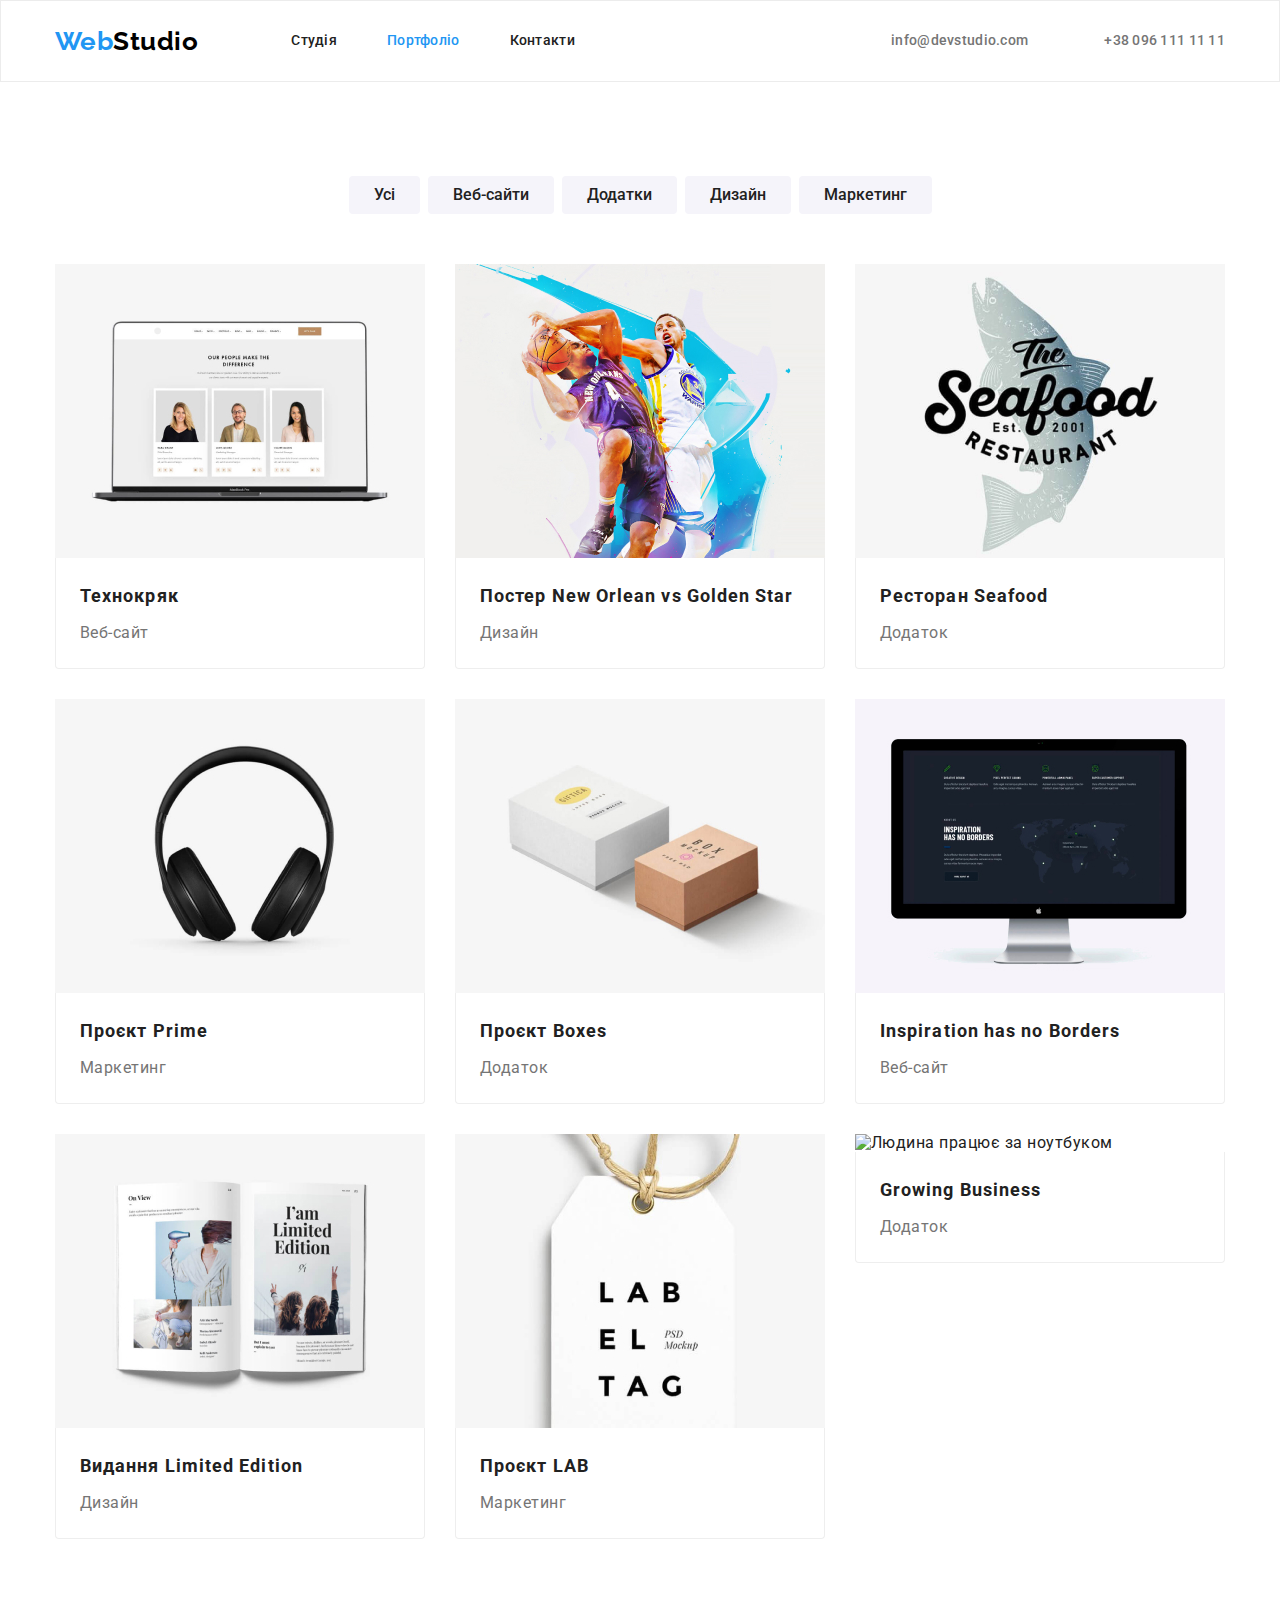
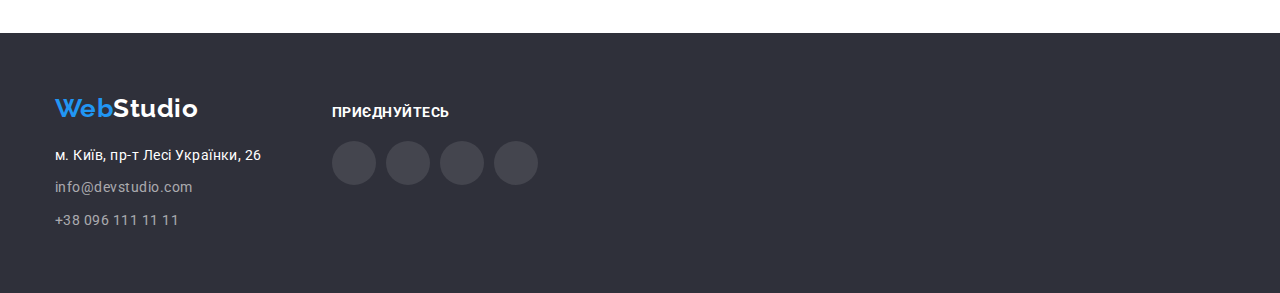
==== commit 249395fe: "main" ====
--- a/portfolio.html
+++ b/portfolio.html
@@ -179,7 +179,7 @@
             </li>
             <li class="item">
               <img
-                src="./imeges/card9.jpg"
+                src="./imeges/card9.jpg00"
                 alt="Людина працює за ноутбуком"
                 width="370"
                 class="completed-projects-img"
--- a/css/style.css
+++ b/css/style.css
@@ -184,7 +184,7 @@
   margin: 0 auto;
   max-width: 1600px;
   background-image:linear-gradient(to right, rgba(47, 48, 58, 0.4), rgba(47, 48, 58, 0.4))
-    url('../imeges/hero.jpg');
+    url('../imeges/imeges/hero.jpg');
   background-color:var(--hero-background-color);
 }
 
